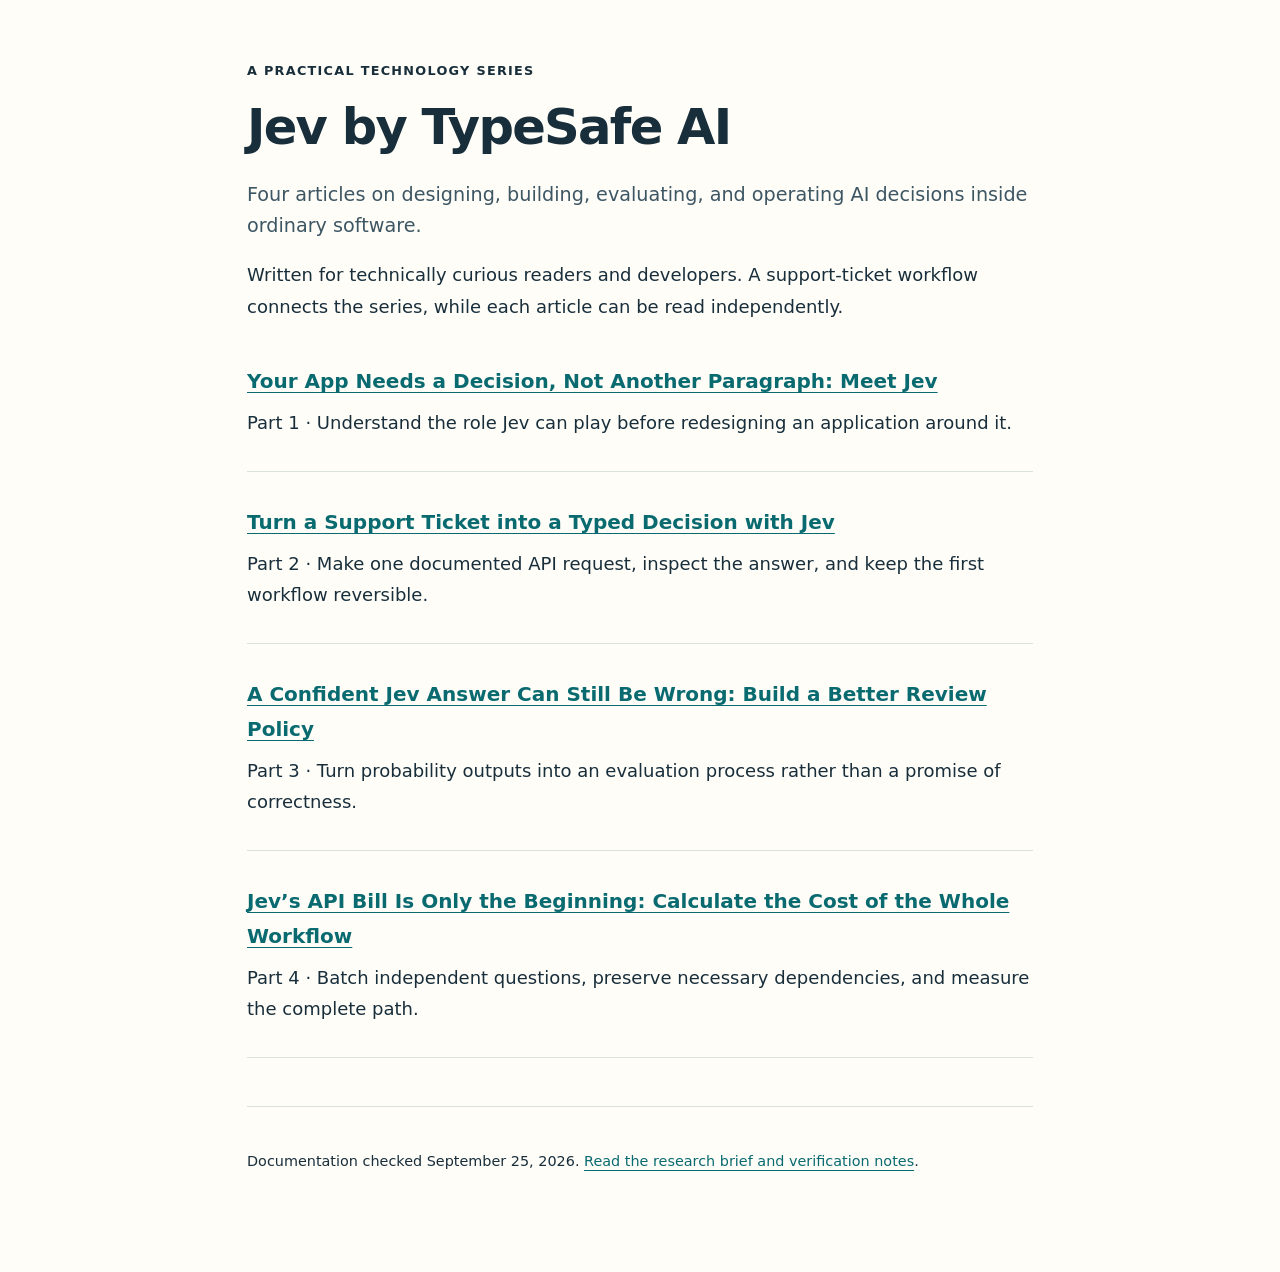
==== posts/jev-typesafe-series/index.html @ 18602d92 "Add four-part Jev series with sourced articles and Python example" ====
<!doctype html>
<html lang="en"><head><meta charset="utf-8"><meta name="viewport" content="width=device-width, initial-scale=1"><title>Jev by TypeSafe AI — Four-Part Article Series</title><style>
:root{color-scheme:light;--ink:#182e3b;--muted:#526673;--accent:#096a70;--paper:#fffdf8;--line:#d9e1dc}*{box-sizing:border-box}html{scroll-behavior:smooth}body{margin:0;background:var(--paper);color:var(--ink);font:18px/1.75 system-ui,-apple-system,BlinkMacSystemFont,"Segoe UI",sans-serif}main{max-width:850px;margin:auto;padding:42px 32px 80px}a{color:var(--accent);text-decoration-thickness:1px;text-underline-offset:4px;overflow-wrap:anywhere}a:hover{color:#103e44}a:focus-visible,summary:focus-visible{outline:3px solid #a44916;outline-offset:4px}.series{font-size:.8rem;text-transform:uppercase;letter-spacing:.1em;font-weight:700}.eyebrow{color:var(--muted);font-size:.85rem;margin-top:34px}h1{font-size:clamp(2rem,5vw,3.1rem);line-height:1.12;letter-spacing:-.035em;max-width:760px;margin:14px 0 24px}h2{font-size:1.55rem;line-height:1.3;margin:46px 0 16px;scroll-margin-top:24px}h3{font-size:1.15rem;line-height:1.4;margin-top:28px}.deck{font-size:1.2rem;line-height:1.6;color:#3d5663}p{margin:18px 0}li{margin:9px 0}nav.toc,.callout{border:1px solid var(--line);background:#f0f5ef;padding:20px 24px;border-radius:10px;margin:28px 0}nav.toc ol{margin:8px 0;padding-left:0;list-style:none}nav.toc{font-size:.92rem}code{font: .86em/1.6 ui-monospace,SFMono-Regular,Consolas,monospace;background:#eaf0ec;padding:2px 5px;border-radius:4px;overflow-wrap:anywhere}pre{background:#172f3b;color:#edf6f3;padding:22px;overflow-x:auto;border-radius:10px;line-height:1.6;font-size:15px}pre code{background:none;color:inherit;padding:0;white-space:pre;overflow-wrap:normal;font-size:inherit}table{border-collapse:collapse;width:100%;font-size:.92rem}th,td{text-align:left;border-bottom:1px solid var(--line);padding:13px 14px;vertical-align:top}th{background:#eaf0ec}.table-wrap{overflow-x:auto;margin:24px 0}figure{margin:30px 0}.flow{display:grid;grid-template-columns:repeat(4,1fr);gap:12px}.flow div{background:#eaf0ec;border-top:4px solid var(--accent);padding:16px;font-size:.9rem}.flow b{display:block;font-size:1rem}figcaption,.small{font-size:.83rem;color:var(--muted)}footer{border-top:1px solid var(--line);margin-top:48px;padding-top:24px;font-size:.9rem}.next{display:flex;flex-wrap:wrap;gap:18px}.cards{list-style:none;padding:0}.cards li{padding:24px 0;border-bottom:1px solid var(--line)}.cards a{font-size:1.25rem;font-weight:700}.cards p{margin:8px 0}@media(max-width:600px){main{padding:24px 20px 50px}body{font-size:17px}.flow{grid-template-columns:1fr 1fr}pre{padding:16px;font-size:13px}nav.toc,.callout{padding:16px}th,td{padding:10px}h2{margin-top:36px}}@media print{main{max-width:none;padding:0}body{font-size:11pt;background:white}nav.toc,.series,.next{display:none}pre{white-space:pre-wrap}pre code{white-space:pre-wrap}h2{break-after:avoid}a{color:inherit}}
</style></head><body><main><article><p class="series">A practical technology series</p><h1>Jev by TypeSafe AI</h1><p class="deck">Four articles on designing, building, evaluating, and operating AI decisions inside ordinary software.</p><p>Written for technically curious readers and developers. A support-ticket workflow connects the series, while each article can be read independently.</p><ol class="cards"><li><a href="01-what-is-jev/index.html">Your App Needs a Decision, Not Another Paragraph: Meet Jev</a><p>Part 1 · Understand the role Jev can play before redesigning an application around it.</p></li><li><a href="02-first-jev-api-integration/index.html">Turn a Support Ticket into a Typed Decision with Jev</a><p>Part 2 · Make one documented API request, inspect the answer, and keep the first workflow reversible.</p></li><li><a href="03-confidence-and-evaluation/index.html">A Confident Jev Answer Can Still Be Wrong: Build a Better Review Policy</a><p>Part 3 · Turn probability outputs into an evaluation process rather than a promise of correctness.</p></li><li><a href="04-workflows-and-costs/index.html">Jev’s API Bill Is Only the Beginning: Calculate the Cost of the Whole Workflow</a><p>Part 4 · Batch independent questions, preserve necessary dependencies, and measure the complete path.</p></li></ol><footer><p>Documentation checked September 25, 2026. <a href="research-and-editorial-notes.html">Read the research brief and verification notes</a>.</p></footer></article></main></body></html>
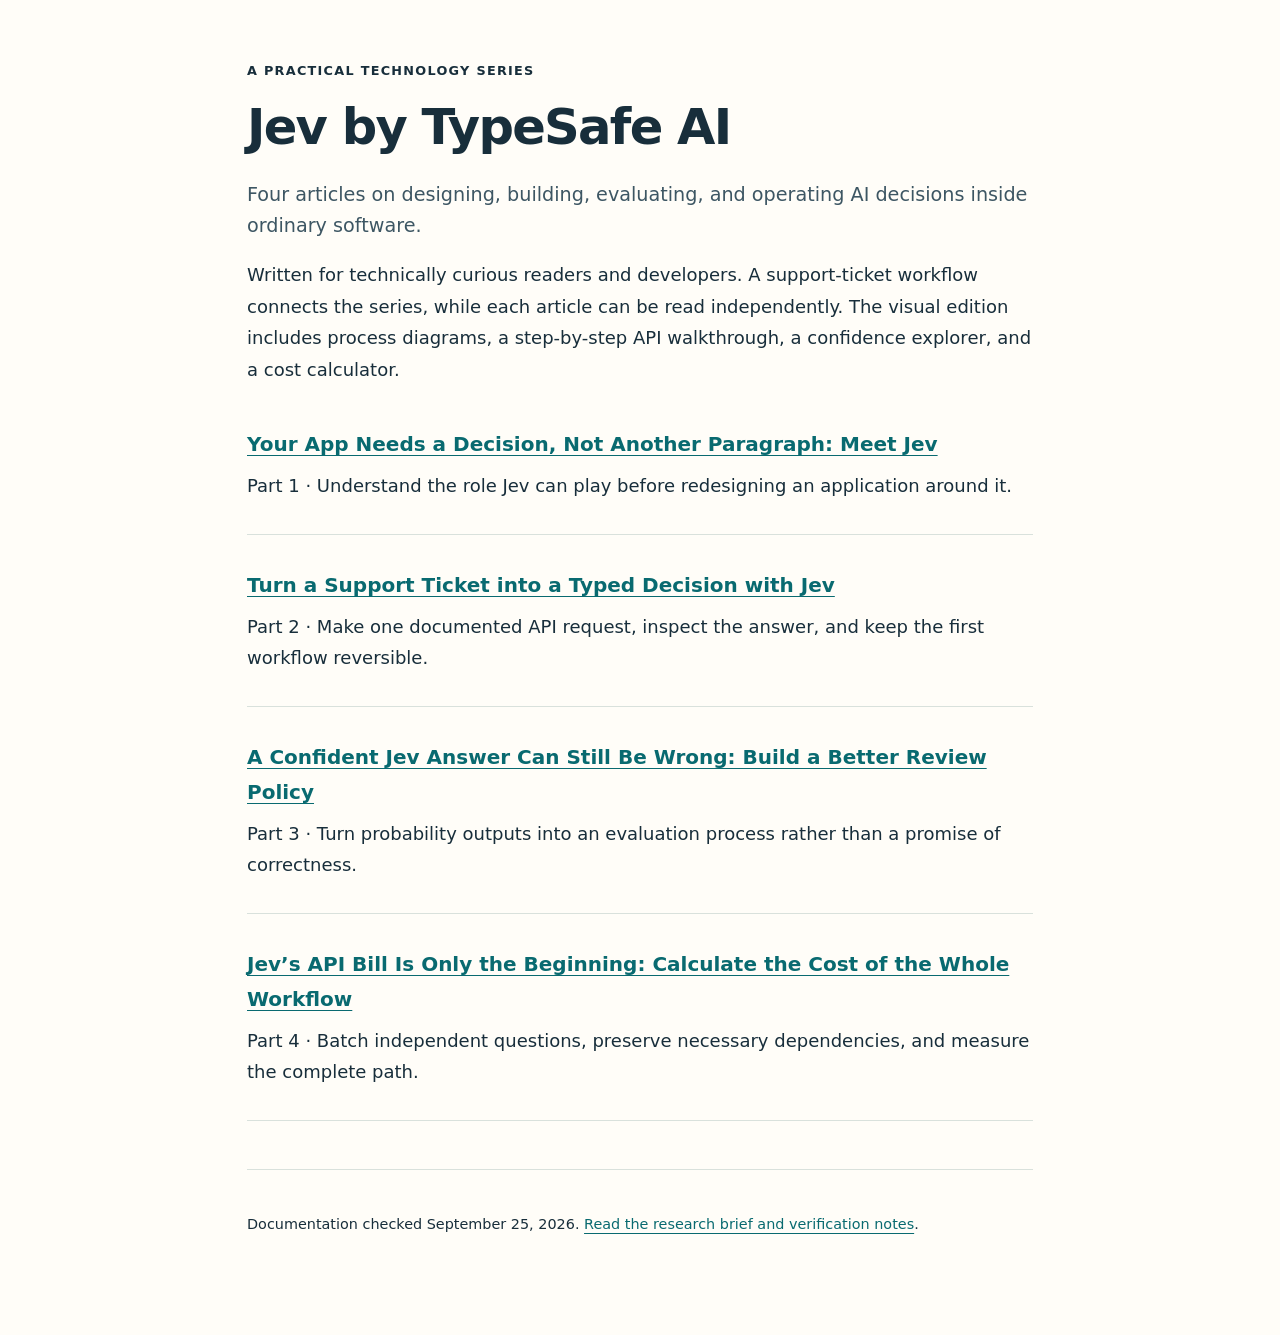
==== commit 0cd7dd3a: "Add process diagrams and interactive visual guides to Jev series" ====
--- a/posts/jev-typesafe-series/index.html
+++ b/posts/jev-typesafe-series/index.html
@@ -1,4 +1,4 @@
 <!doctype html>
 <html lang="en"><head><meta charset="utf-8"><meta name="viewport" content="width=device-width, initial-scale=1"><title>Jev by TypeSafe AI — Four-Part Article Series</title><style>
 :root{color-scheme:light;--ink:#182e3b;--muted:#526673;--accent:#096a70;--paper:#fffdf8;--line:#d9e1dc}*{box-sizing:border-box}html{scroll-behavior:smooth}body{margin:0;background:var(--paper);color:var(--ink);font:18px/1.75 system-ui,-apple-system,BlinkMacSystemFont,"Segoe UI",sans-serif}main{max-width:850px;margin:auto;padding:42px 32px 80px}a{color:var(--accent);text-decoration-thickness:1px;text-underline-offset:4px;overflow-wrap:anywhere}a:hover{color:#103e44}a:focus-visible,summary:focus-visible{outline:3px solid #a44916;outline-offset:4px}.series{font-size:.8rem;text-transform:uppercase;letter-spacing:.1em;font-weight:700}.eyebrow{color:var(--muted);font-size:.85rem;margin-top:34px}h1{font-size:clamp(2rem,5vw,3.1rem);line-height:1.12;letter-spacing:-.035em;max-width:760px;margin:14px 0 24px}h2{font-size:1.55rem;line-height:1.3;margin:46px 0 16px;scroll-margin-top:24px}h3{font-size:1.15rem;line-height:1.4;margin-top:28px}.deck{font-size:1.2rem;line-height:1.6;color:#3d5663}p{margin:18px 0}li{margin:9px 0}nav.toc,.callout{border:1px solid var(--line);background:#f0f5ef;padding:20px 24px;border-radius:10px;margin:28px 0}nav.toc ol{margin:8px 0;padding-left:0;list-style:none}nav.toc{font-size:.92rem}code{font: .86em/1.6 ui-monospace,SFMono-Regular,Consolas,monospace;background:#eaf0ec;padding:2px 5px;border-radius:4px;overflow-wrap:anywhere}pre{background:#172f3b;color:#edf6f3;padding:22px;overflow-x:auto;border-radius:10px;line-height:1.6;font-size:15px}pre code{background:none;color:inherit;padding:0;white-space:pre;overflow-wrap:normal;font-size:inherit}table{border-collapse:collapse;width:100%;font-size:.92rem}th,td{text-align:left;border-bottom:1px solid var(--line);padding:13px 14px;vertical-align:top}th{background:#eaf0ec}.table-wrap{overflow-x:auto;margin:24px 0}figure{margin:30px 0}.flow{display:grid;grid-template-columns:repeat(4,1fr);gap:12px}.flow div{background:#eaf0ec;border-top:4px solid var(--accent);padding:16px;font-size:.9rem}.flow b{display:block;font-size:1rem}figcaption,.small{font-size:.83rem;color:var(--muted)}footer{border-top:1px solid var(--line);margin-top:48px;padding-top:24px;font-size:.9rem}.next{display:flex;flex-wrap:wrap;gap:18px}.cards{list-style:none;padding:0}.cards li{padding:24px 0;border-bottom:1px solid var(--line)}.cards a{font-size:1.25rem;font-weight:700}.cards p{margin:8px 0}@media(max-width:600px){main{padding:24px 20px 50px}body{font-size:17px}.flow{grid-template-columns:1fr 1fr}pre{padding:16px;font-size:13px}nav.toc,.callout{padding:16px}th,td{padding:10px}h2{margin-top:36px}}@media print{main{max-width:none;padding:0}body{font-size:11pt;background:white}nav.toc,.series,.next{display:none}pre{white-space:pre-wrap}pre code{white-space:pre-wrap}h2{break-after:avoid}a{color:inherit}}
-</style></head><body><main><article><p class="series">A practical technology series</p><h1>Jev by TypeSafe AI</h1><p class="deck">Four articles on designing, building, evaluating, and operating AI decisions inside ordinary software.</p><p>Written for technically curious readers and developers. A support-ticket workflow connects the series, while each article can be read independently.</p><ol class="cards"><li><a href="01-what-is-jev/index.html">Your App Needs a Decision, Not Another Paragraph: Meet Jev</a><p>Part 1 · Understand the role Jev can play before redesigning an application around it.</p></li><li><a href="02-first-jev-api-integration/index.html">Turn a Support Ticket into a Typed Decision with Jev</a><p>Part 2 · Make one documented API request, inspect the answer, and keep the first workflow reversible.</p></li><li><a href="03-confidence-and-evaluation/index.html">A Confident Jev Answer Can Still Be Wrong: Build a Better Review Policy</a><p>Part 3 · Turn probability outputs into an evaluation process rather than a promise of correctness.</p></li><li><a href="04-workflows-and-costs/index.html">Jev’s API Bill Is Only the Beginning: Calculate the Cost of the Whole Workflow</a><p>Part 4 · Batch independent questions, preserve necessary dependencies, and measure the complete path.</p></li></ol><footer><p>Documentation checked September 25, 2026. <a href="research-and-editorial-notes.html">Read the research brief and verification notes</a>.</p></footer></article></main></body></html>
+</style></head><body><main><article><p class="series">A practical technology series</p><h1>Jev by TypeSafe AI</h1><p class="deck">Four articles on designing, building, evaluating, and operating AI decisions inside ordinary software.</p><p>Written for technically curious readers and developers. A support-ticket workflow connects the series, while each article can be read independently. The visual edition includes process diagrams, a step-by-step API walkthrough, a confidence explorer, and a cost calculator.</p><ol class="cards"><li><a href="01-what-is-jev/index.html">Your App Needs a Decision, Not Another Paragraph: Meet Jev</a><p>Part 1 · Understand the role Jev can play before redesigning an application around it.</p></li><li><a href="02-first-jev-api-integration/index.html">Turn a Support Ticket into a Typed Decision with Jev</a><p>Part 2 · Make one documented API request, inspect the answer, and keep the first workflow reversible.</p></li><li><a href="03-confidence-and-evaluation/index.html">A Confident Jev Answer Can Still Be Wrong: Build a Better Review Policy</a><p>Part 3 · Turn probability outputs into an evaluation process rather than a promise of correctness.</p></li><li><a href="04-workflows-and-costs/index.html">Jev’s API Bill Is Only the Beginning: Calculate the Cost of the Whole Workflow</a><p>Part 4 · Batch independent questions, preserve necessary dependencies, and measure the complete path.</p></li></ol><footer><p>Documentation checked September 25, 2026. <a href="research-and-editorial-notes.html">Read the research brief and verification notes</a>.</p></footer></article></main></body></html>
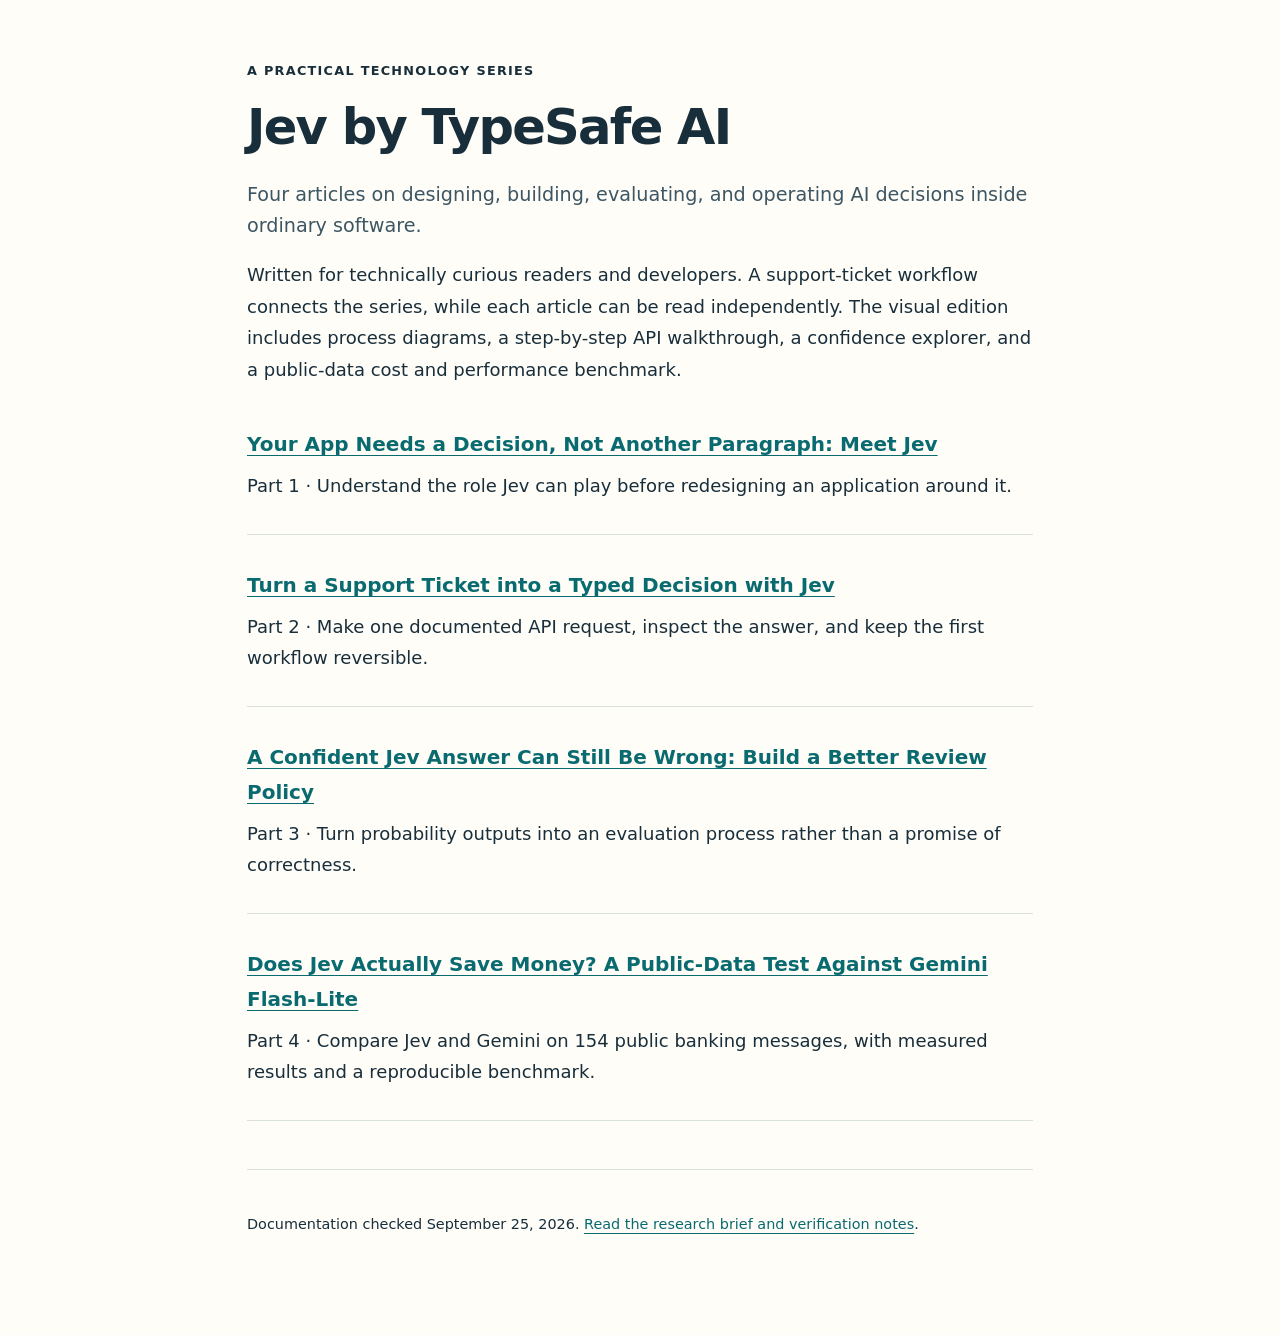
==== commit e127dc28: "Measure Jev against Gemini on public BANKING77 routing data" ====
--- a/posts/jev-typesafe-series/index.html
+++ b/posts/jev-typesafe-series/index.html
@@ -1,4 +1,4 @@
 <!doctype html>
 <html lang="en"><head><meta charset="utf-8"><meta name="viewport" content="width=device-width, initial-scale=1"><title>Jev by TypeSafe AI — Four-Part Article Series</title><style>
 :root{color-scheme:light;--ink:#182e3b;--muted:#526673;--accent:#096a70;--paper:#fffdf8;--line:#d9e1dc}*{box-sizing:border-box}html{scroll-behavior:smooth}body{margin:0;background:var(--paper);color:var(--ink);font:18px/1.75 system-ui,-apple-system,BlinkMacSystemFont,"Segoe UI",sans-serif}main{max-width:850px;margin:auto;padding:42px 32px 80px}a{color:var(--accent);text-decoration-thickness:1px;text-underline-offset:4px;overflow-wrap:anywhere}a:hover{color:#103e44}a:focus-visible,summary:focus-visible{outline:3px solid #a44916;outline-offset:4px}.series{font-size:.8rem;text-transform:uppercase;letter-spacing:.1em;font-weight:700}.eyebrow{color:var(--muted);font-size:.85rem;margin-top:34px}h1{font-size:clamp(2rem,5vw,3.1rem);line-height:1.12;letter-spacing:-.035em;max-width:760px;margin:14px 0 24px}h2{font-size:1.55rem;line-height:1.3;margin:46px 0 16px;scroll-margin-top:24px}h3{font-size:1.15rem;line-height:1.4;margin-top:28px}.deck{font-size:1.2rem;line-height:1.6;color:#3d5663}p{margin:18px 0}li{margin:9px 0}nav.toc,.callout{border:1px solid var(--line);background:#f0f5ef;padding:20px 24px;border-radius:10px;margin:28px 0}nav.toc ol{margin:8px 0;padding-left:0;list-style:none}nav.toc{font-size:.92rem}code{font: .86em/1.6 ui-monospace,SFMono-Regular,Consolas,monospace;background:#eaf0ec;padding:2px 5px;border-radius:4px;overflow-wrap:anywhere}pre{background:#172f3b;color:#edf6f3;padding:22px;overflow-x:auto;border-radius:10px;line-height:1.6;font-size:15px}pre code{background:none;color:inherit;padding:0;white-space:pre;overflow-wrap:normal;font-size:inherit}table{border-collapse:collapse;width:100%;font-size:.92rem}th,td{text-align:left;border-bottom:1px solid var(--line);padding:13px 14px;vertical-align:top}th{background:#eaf0ec}.table-wrap{overflow-x:auto;margin:24px 0}figure{margin:30px 0}.flow{display:grid;grid-template-columns:repeat(4,1fr);gap:12px}.flow div{background:#eaf0ec;border-top:4px solid var(--accent);padding:16px;font-size:.9rem}.flow b{display:block;font-size:1rem}figcaption,.small{font-size:.83rem;color:var(--muted)}footer{border-top:1px solid var(--line);margin-top:48px;padding-top:24px;font-size:.9rem}.next{display:flex;flex-wrap:wrap;gap:18px}.cards{list-style:none;padding:0}.cards li{padding:24px 0;border-bottom:1px solid var(--line)}.cards a{font-size:1.25rem;font-weight:700}.cards p{margin:8px 0}@media(max-width:600px){main{padding:24px 20px 50px}body{font-size:17px}.flow{grid-template-columns:1fr 1fr}pre{padding:16px;font-size:13px}nav.toc,.callout{padding:16px}th,td{padding:10px}h2{margin-top:36px}}@media print{main{max-width:none;padding:0}body{font-size:11pt;background:white}nav.toc,.series,.next{display:none}pre{white-space:pre-wrap}pre code{white-space:pre-wrap}h2{break-after:avoid}a{color:inherit}}
-</style></head><body><main><article><p class="series">A practical technology series</p><h1>Jev by TypeSafe AI</h1><p class="deck">Four articles on designing, building, evaluating, and operating AI decisions inside ordinary software.</p><p>Written for technically curious readers and developers. A support-ticket workflow connects the series, while each article can be read independently. The visual edition includes process diagrams, a step-by-step API walkthrough, a confidence explorer, and a cost calculator.</p><ol class="cards"><li><a href="01-what-is-jev/index.html">Your App Needs a Decision, Not Another Paragraph: Meet Jev</a><p>Part 1 · Understand the role Jev can play before redesigning an application around it.</p></li><li><a href="02-first-jev-api-integration/index.html">Turn a Support Ticket into a Typed Decision with Jev</a><p>Part 2 · Make one documented API request, inspect the answer, and keep the first workflow reversible.</p></li><li><a href="03-confidence-and-evaluation/index.html">A Confident Jev Answer Can Still Be Wrong: Build a Better Review Policy</a><p>Part 3 · Turn probability outputs into an evaluation process rather than a promise of correctness.</p></li><li><a href="04-workflows-and-costs/index.html">Jev’s API Bill Is Only the Beginning: Calculate the Cost of the Whole Workflow</a><p>Part 4 · Batch independent questions, preserve necessary dependencies, and measure the complete path.</p></li></ol><footer><p>Documentation checked September 25, 2026. <a href="research-and-editorial-notes.html">Read the research brief and verification notes</a>.</p></footer></article></main></body></html>
+</style></head><body><main><article><p class="series">A practical technology series</p><h1>Jev by TypeSafe AI</h1><p class="deck">Four articles on designing, building, evaluating, and operating AI decisions inside ordinary software.</p><p>Written for technically curious readers and developers. A support-ticket workflow connects the series, while each article can be read independently. The visual edition includes process diagrams, a step-by-step API walkthrough, a confidence explorer, and a public-data cost and performance benchmark.</p><ol class="cards"><li><a href="01-what-is-jev/index.html">Your App Needs a Decision, Not Another Paragraph: Meet Jev</a><p>Part 1 · Understand the role Jev can play before redesigning an application around it.</p></li><li><a href="02-first-jev-api-integration/index.html">Turn a Support Ticket into a Typed Decision with Jev</a><p>Part 2 · Make one documented API request, inspect the answer, and keep the first workflow reversible.</p></li><li><a href="03-confidence-and-evaluation/index.html">A Confident Jev Answer Can Still Be Wrong: Build a Better Review Policy</a><p>Part 3 · Turn probability outputs into an evaluation process rather than a promise of correctness.</p></li><li><a href="04-workflows-and-costs/index.html">Does Jev Actually Save Money? A Public-Data Test Against Gemini Flash-Lite</a><p>Part 4 · Compare Jev and Gemini on 154 public banking messages, with measured results and a reproducible benchmark.</p></li></ol><footer><p>Documentation checked September 25, 2026. <a href="research-and-editorial-notes.html">Read the research brief and verification notes</a>.</p></footer></article></main></body></html>
